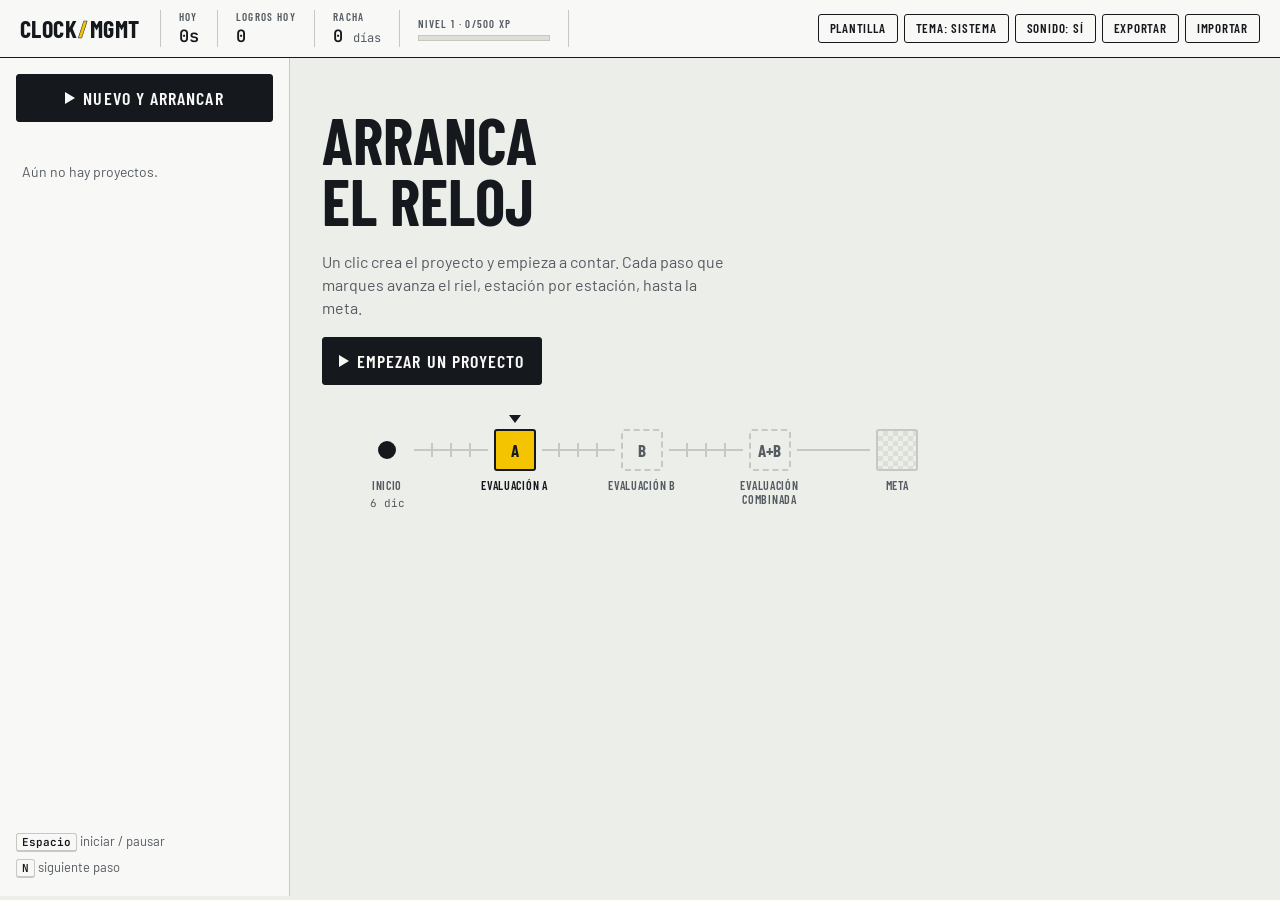
==== index.html @ 84855966 "Selector de tema y confirmaciones dentro de la página - Botón "Tema" que alterna sistema / claro / o" ====
<!doctype html>
<html lang="es">
<head>
  <meta charset="utf-8">
  <meta name="viewport" content="width=device-width, initial-scale=1">
  <title>Clock Management</title>
  <link rel="preconnect" href="https://fonts.googleapis.com">
  <link rel="preconnect" href="https://fonts.gstatic.com" crossorigin>
  <link rel="stylesheet" href="https://fonts.googleapis.com/css2?family=Barlow+Condensed:wght@500;600;700&family=Barlow:wght@400;500;600&family=JetBrains+Mono:wght@400;600&display=swap">
  <link rel="stylesheet" href="styles.css">
  <script>
    // Aplica el tema guardado antes de pintar, para que no parpadee.
    try {
      const t = JSON.parse(localStorage.getItem('clock-management:v1'))?.settings?.theme;
      if (t === 'light' || t === 'dark') document.documentElement.dataset.theme = t;
    } catch {}
  </script>
</head>
<body>
  <header class="topbar">
    <div class="brand">Clock<span>/</span>Mgmt</div>
    <div class="stats" id="stats"></div>
    <div class="actions">
      <button id="btnTemplate" class="btn" title="Rondas y pasos para proyectos nuevos">Plantilla</button>
      <button id="btnTheme" class="btn" title="Cambiar tema: sistema, claro u oscuro"></button>
      <button id="btnSound" class="btn" title="Activar o silenciar sonido"></button>
      <button id="btnExport" class="btn" title="Descargar respaldo JSON">Exportar</button>
      <label class="btn" title="Cargar respaldo JSON">Importar<input type="file" id="fileImport" accept="application/json" hidden></label>
    </div>
  </header>

  <div class="layout">
    <aside class="sidebar">
      <button class="btn btn-solid btn-big" data-action="new"><span class="tri"></span>Nuevo y arrancar</button>
      <div id="projectList" class="project-list"></div>
      <p class="hint"><kbd>Espacio</kbd> iniciar / pausar<br><kbd>N</kbd> siguiente paso</p>
    </aside>
    <main id="main"></main>
  </div>

  <dialog id="dlgTemplate" class="dlg">
    <form id="tplForm" method="dialog">
      <h2>Plantilla de rondas</h2>
      <p class="dlg-note">Se aplica a los proyectos nuevos. Etiqueta corta, nombre y un paso por línea.</p>
      <div id="tplRounds"></div>
      <div class="dlg-actions">
        <button type="button" class="btn" id="tplAdd">+ Ronda</button>
        <button type="button" class="btn" id="tplReset">Restaurar</button>
        <span class="spacer"></span>
        <button value="cancel" class="btn" formnovalidate>Cancelar</button>
        <button value="save" class="btn btn-solid">Guardar</button>
      </div>
    </form>
  </dialog>

  <dialog id="dlgConfirm" class="dlg dlg-confirm">
    <form method="dialog">
      <h2 id="confirmTitle"></h2>
      <p id="confirmText"></p>
      <div class="dlg-actions">
        <span class="spacer"></span>
        <button value="cancel" class="btn" id="confirmCancel">Cancelar</button>
        <button value="ok" class="btn btn-solid" id="confirmOk">Aceptar</button>
      </div>
    </form>
  </dialog>

  <canvas id="fx"></canvas>
  <div id="toast" role="status" aria-live="polite"></div>
  <script src="app.js"></script>
</body>
</html>
---- styles.css ----
/* Concepto: hoja de cronometraje de carrera.
   Lista de proyectos como planilla a la izquierda; a la derecha el reloj,
   el riel de estaciones (A → B → A+B → meta) y la ronda en curso.
   Amarillo de señalización = "marcatextos" para lo que está activo. */
:root {
  --paper: #eceee9;
  --sheet: #f8f9f6;
  --ink: #15181d;
  --ink-2: #555b62;
  --rule: #c5c9c2;
  --rule-soft: #dcdfd8;
  --signal: #f5c400;
  --on-signal: #15181d;
  --mark: color-mix(in srgb, var(--signal) 45%, transparent);
  --sel-bg: var(--mark);
  --sel-fg: var(--ink);
  --next-fg: var(--ink);
  --go: #1e7a4c;
  --stop: #c8372d;

  --f-display: "Barlow Condensed", "Arial Narrow", "Roboto Condensed", sans-serif;
  --f-body: "Barlow", system-ui, "Segoe UI", sans-serif;
  --f-mono: "JetBrains Mono", ui-monospace, Consolas, monospace;

  --r: 3px;
  color-scheme: light;
}
/* Tema oscuro: sigue al sistema salvo que elijas "Claro"; "Oscuro" lo fuerza. */
@media (prefers-color-scheme: dark) {
  :root:not([data-theme="light"]) {
    --paper: #121518;
    --sheet: #1a1e22;
    --ink: #e8ebe5;
    --ink-2: #979ea2;
    --rule: #363c42;
    --rule-soft: #262b30;
    --signal: #f5c400;
    --on-signal: #15181d;
    --mark: transparent;
    --sel-bg: #262b31;
    --sel-fg: var(--signal);
    --next-fg: var(--signal);
    --go: #45b880;
    --stop: #f0604f;
    color-scheme: dark;
  }
}
:root[data-theme="dark"] {
  --paper: #121518;
  --sheet: #1a1e22;
  --ink: #e8ebe5;
  --ink-2: #979ea2;
  --rule: #363c42;
  --rule-soft: #262b30;
  --signal: #f5c400;
  --on-signal: #15181d;
  --mark: transparent;
  --sel-bg: #262b31;
  --sel-fg: var(--signal);
  --next-fg: var(--signal);
  --go: #45b880;
  --stop: #f0604f;
  color-scheme: dark;
}

* { box-sizing: border-box; }
html, body { margin: 0; }
body {
  background: var(--paper);
  color: var(--ink);
  font: 16px/1.45 var(--f-body);
  min-height: 100vh;
}
button { font: inherit; color: inherit; cursor: pointer; border: 0; background: none; padding: 0; }
input, textarea { font: inherit; color: inherit; }
h2, h3 { margin: 0; }
:focus-visible { outline: 2px solid var(--signal); outline-offset: 2px; }
kbd {
  font: 600 11px var(--f-mono); padding: 1px 5px; border: 1px solid var(--rule);
  border-bottom-width: 2px; border-radius: var(--r); background: var(--sheet); color: var(--ink);
}

/* ---------- Botones ---------- */
.btn {
  display: inline-flex; align-items: center; justify-content: center; gap: 8px;
  font: 600 15px/1 var(--f-display); text-transform: uppercase; letter-spacing: .06em;
  padding: 9px 14px; border: 1.5px solid var(--ink); border-radius: var(--r);
  background: transparent; color: var(--ink); cursor: pointer; transition: background .15s, color .15s;
}
.btn:hover { background: var(--rule-soft); }
.btn:active { transform: translateY(1px); }
.btn-solid { background: var(--ink); color: var(--sheet); }
.btn-solid:hover { background: var(--ink); color: var(--signal); }
.btn-big { width: 100%; padding: 14px 16px; font-size: 18px; }
.btn-danger { border-color: var(--stop); color: var(--stop); }
.btn-danger:hover { background: var(--stop); color: var(--sheet); }
.btn-danger-solid { background: var(--stop); border-color: var(--stop); color: var(--sheet); }
.btn-danger-solid:hover { background: var(--stop); filter: brightness(1.08); }
.btn-small { padding: 6px 10px; font-size: 13px; }
.tri {
  width: 0; height: 0; border-left: 10px solid currentColor;
  border-top: 6px solid transparent; border-bottom: 6px solid transparent;
}
.bars { display: inline-flex; gap: 3px; }
.bars::before, .bars::after { content: ""; width: 4px; height: 12px; background: currentColor; }

/* ---------- Barra superior: tablero de tiempos ---------- */
.topbar {
  display: flex; align-items: stretch; gap: 20px; flex-wrap: wrap;
  padding: 10px 20px; background: var(--sheet); border-bottom: 1.5px solid var(--ink);
  position: sticky; top: 0; z-index: 5;
}
.brand {
  font: 700 24px/1 var(--f-display); text-transform: uppercase; letter-spacing: .02em;
  display: flex; align-items: center; white-space: nowrap;
}
.brand span { color: var(--signal); margin: 0 1px; -webkit-text-stroke: .5px var(--ink); }
.stats { display: flex; flex: 1; min-width: 0; }
.stat {
  display: flex; flex-direction: column; justify-content: center; gap: 2px;
  padding: 0 18px; border-left: 1px solid var(--rule); min-width: 0;
}
.stat:last-child { border-right: 1px solid var(--rule); }
.stat-label { font: 600 11px var(--f-display); text-transform: uppercase; letter-spacing: .12em; color: var(--ink-2); white-space: nowrap; }
.stat-val { font: 600 17px var(--f-mono); font-variant-numeric: tabular-nums; white-space: nowrap; }
.stat-val small { font-size: 12px; color: var(--ink-2); font-weight: 400; }
.stat.level { min-width: 170px; }
.xpbar { height: 6px; background: var(--rule-soft); border: 1px solid var(--rule); margin-top: 3px; }
.xpbar i { display: block; height: 100%; background: var(--signal); transition: width .6s cubic-bezier(.2, .8, .2, 1); }
.actions { display: flex; gap: 6px; align-items: center; flex-wrap: wrap; }
.actions .btn { padding: 7px 11px; font-size: 13px; }

/* ---------- Layout ---------- */
.layout { display: grid; grid-template-columns: 290px minmax(0, 1fr); min-height: calc(100vh - 62px); }
.sidebar {
  background: var(--sheet); border-right: 1px solid var(--rule);
  padding: 16px; display: flex; flex-direction: column; gap: 14px;
}
.hint { margin: auto 0 0; font-size: 13px; color: var(--ink-2); line-height: 2; }
main { padding: 28px 32px 48px; display: flex; flex-direction: column; gap: 22px; max-width: 1000px; width: 100%; margin: 0 auto; min-width: 0; }

/* ---------- Planilla de proyectos ---------- */
.project-list { display: flex; flex-direction: column; }
.list-head {
  display: flex; justify-content: space-between; align-items: baseline;
  font: 600 12px var(--f-display); text-transform: uppercase; letter-spacing: .12em; color: var(--ink-2);
  padding: 12px 6px 6px; border-bottom: 1.5px solid var(--ink);
}
.proj {
  display: grid; grid-template-columns: minmax(0, 1fr) auto; gap: 4px 10px; width: 100%; text-align: left;
  padding: 10px 6px; border-bottom: 1px solid var(--rule-soft);
}
.proj:hover { background: var(--rule-soft); }
.proj.sel { background: var(--sel-bg); }
.proj.sel .proj-name { color: var(--sel-fg); }
.proj-name { font-weight: 600; overflow: hidden; text-overflow: ellipsis; white-space: nowrap; display: flex; align-items: center; gap: 7px; }
.proj-time { font: 400 13px var(--f-mono); font-variant-numeric: tabular-nums; color: var(--ink-2); }
.proj-bar { grid-column: 1 / -1; height: 3px; background: var(--rule-soft); }
.proj-bar i { display: block; height: 100%; background: var(--ink); }
.proj.done .proj-bar i { background: var(--go); }
.proj-sub { grid-column: 1 / -1; font: 500 12px var(--f-display); text-transform: uppercase; letter-spacing: .08em; color: var(--ink-2); }
.proj.done .proj-sub b { color: var(--go); }
.live { width: 8px; height: 8px; border-radius: 50%; background: var(--stop); flex: none; animation: blink 1s steps(2, jump-none) infinite; }
@keyframes blink { 50% { opacity: .2; } }
.list-empty { color: var(--ink-2); font-size: 14px; padding: 12px 6px; }

/* ---------- Encabezado de proyecto ---------- */
.head { display: grid; grid-template-columns: minmax(0, 1fr) auto; gap: 6px 16px; align-items: end; padding-bottom: 14px; border-bottom: 1.5px solid var(--ink); }
.proj-title {
  font: 700 40px/1.05 var(--f-display); text-transform: uppercase; letter-spacing: .01em;
  background: transparent; border: 0; border-bottom: 2px dashed transparent; padding: 0; width: 100%; border-radius: 0;
}
.proj-title:hover { border-bottom-color: var(--rule); }
.proj-title:focus { outline: none; border-bottom-color: var(--signal); }
.meta { display: flex; flex-wrap: wrap; gap: 4px 18px; font: 400 13px var(--f-mono); color: var(--ink-2); }
.meta b { color: var(--ink); font-weight: 600; }
.head .btn-danger { grid-column: 2; grid-row: 1 / 3; align-self: start; }

/* ---------- Reloj ---------- */
.timer {
  display: grid; grid-template-columns: auto minmax(0, 1fr) auto; gap: 24px; align-items: center;
  background: var(--sheet); border: 1.5px solid var(--ink); border-radius: var(--r); padding: 20px 24px;
}
.dial { width: 92px; height: 92px; flex: none; }
.dial .face { fill: var(--paper); stroke: var(--ink); stroke-width: 2; }
.dial .tk { stroke: var(--ink-2); stroke-width: 1; }
.dial .tk.major { stroke: var(--ink); stroke-width: 2; }
.dial .hand { stroke: var(--stop); stroke-width: 2.5; stroke-linecap: round; transition: transform .25s cubic-bezier(.3, 1.6, .5, 1); transform-origin: 50px 50px; }
.dial .min-hand { stroke: var(--ink); stroke-width: 4; stroke-linecap: round; transform-origin: 50px 50px; }
.dial .hub { fill: var(--ink); }
.status { display: flex; align-items: center; gap: 8px; font: 600 12px var(--f-display); text-transform: uppercase; letter-spacing: .14em; color: var(--ink-2); }
.status .live { width: 9px; height: 9px; }
.timer.running .status { color: var(--stop); }
.clock {
  font: 600 76px/1 var(--f-display); font-variant-numeric: tabular-nums; letter-spacing: .01em; margin: 4px 0 6px;
}
.clock .sep { color: var(--ink-2); }
.clock-sub { color: var(--ink-2); font-size: 14px; }
.clock-sub b { color: var(--ink); }
.clock-sub span { font-family: var(--f-mono); font-size: 13px; color: var(--ink); }
.play { min-width: 170px; padding: 18px 22px; font-size: 22px; }
.play kbd { font-size: 10px; text-transform: none; letter-spacing: 0; }
.timer.running .play { background: var(--signal); color: var(--on-signal); border-color: var(--ink); }

/* Aviso: siguió corriendo con el navegador cerrado */
.away {
  grid-column: 1 / -1; display: flex; flex-wrap: wrap; gap: 10px 16px; align-items: center;
  border: 1.5px dashed var(--stop); border-radius: var(--r); padding: 12px 14px; background: var(--paper);
}
.away p { margin: 0; flex: 1; min-width: 220px; font-size: 14px; }
.away b { font-family: var(--f-mono); }
.away-actions { display: flex; gap: 6px; flex-wrap: wrap; }

/* ---------- Riel de estaciones ---------- */
.path { overflow-x: auto; padding: 18px 0 4px; }
.track { display: flex; align-items: flex-start; padding: 0 44px 58px; min-width: 520px; }
.station { position: relative; flex: none; width: 42px; height: 42px; }
.box {
  width: 42px; height: 42px; display: grid; place-items: center;
  font: 700 17px/1 var(--f-display); text-transform: uppercase;
  border: 2px dashed var(--rule); border-radius: var(--r); color: var(--ink-2); background: var(--paper);
  transition: background .3s, color .3s, border-color .3s;
}
.station.start .box { border-radius: 50%; border: 2px solid var(--ink); background: var(--ink); width: 18px; height: 18px; margin: 12px; }
.station.current .box { border: 2px solid var(--ink); background: var(--signal); color: var(--on-signal); }
.station.current::before {
  content: ""; position: absolute; left: 50%; top: -14px; transform: translateX(-50%);
  border-top: 8px solid var(--ink); border-left: 6px solid transparent; border-right: 6px solid transparent;
  animation: bob 1.4s ease-in-out infinite;
}
@keyframes bob { 50% { transform: translate(-50%, -4px); } }
.station.done .box { border: 2px solid var(--ink); background: var(--ink); color: var(--sheet); }
.station.done:not(.start):not(.goal) { cursor: pointer; }
.station.goal .box {
  border: 2px solid var(--rule);
  background: repeating-conic-gradient(var(--rule-soft) 0 25%, var(--paper) 0 50%) 0 0 / 10px 10px;
}
.station.goal.done .box {
  border-color: var(--ink);
  background: repeating-conic-gradient(var(--ink) 0 25%, var(--sheet) 0 50%) 0 0 / 10px 10px;
}
.label {
  position: absolute; top: 50px; left: 50%; transform: translateX(-50%); width: 110px; text-align: center;
  font: 600 12px/1.15 var(--f-display); text-transform: uppercase; letter-spacing: .06em; color: var(--ink-2);
}
.station.start .label { top: 50px; }
.station.current .label { color: var(--ink); }
.label small { display: block; margin-top: 3px; font: 400 11px var(--f-mono); letter-spacing: 0; text-transform: none; }
.station.pop .box { animation: stamp .55s cubic-bezier(.2, 1.4, .4, 1); }
@keyframes stamp {
  0% { transform: scale(1.9) rotate(-12deg); opacity: 0; }
  60% { transform: scale(.92) rotate(2deg); opacity: 1; }
  100% { transform: none; }
}
.seg { flex: 1; position: relative; height: 42px; min-width: 48px; margin: 0 6px; }
.seg::before { content: ""; position: absolute; left: 0; right: 0; top: 20px; height: 2px; background: var(--rule); }
.seg-fill { position: absolute; left: 0; top: 17px; height: 8px; background: var(--signal); border: 1.5px solid var(--ink); border-left: 0; border-right: 0; transition: width .7s cubic-bezier(.2, .8, .2, 1); }
.seg.done .seg-fill { background: var(--ink); }
.seg-fill[style*="width:0%"] { border: 0; }
.ticks { position: absolute; inset: 0; display: flex; justify-content: space-evenly; align-items: center; }
.tick { width: 2px; height: 14px; background: var(--rule); transition: height .3s, background .3s; }
.tick.lit { height: 24px; background: var(--ink); }
.tick.just { animation: tickpop .5s cubic-bezier(.2, 1.6, .4, 1); }
@keyframes tickpop { 0% { height: 4px; } 60% { height: 32px; } }

/* ---------- Ronda en curso ---------- */
.round { background: var(--sheet); border: 1.5px solid var(--ink); border-radius: var(--r); padding: 20px 24px; }
.round-head { display: flex; justify-content: space-between; align-items: flex-end; gap: 12px; padding-bottom: 12px; border-bottom: 1.5px solid var(--ink); }
.eyebrow { font: 600 12px var(--f-mono); text-transform: uppercase; letter-spacing: .08em; color: var(--ink-2); }
.round-head h2 { font: 700 30px/1.05 var(--f-display); text-transform: uppercase; margin-top: 4px; text-wrap: balance; }
.round-count { font: 600 34px/1 var(--f-display); font-variant-numeric: tabular-nums; color: var(--ink-2); }
.round-count b { color: var(--ink); }
.steps { list-style: none; margin: 0; padding: 0; }
.step {
  display: flex; align-items: center; gap: 14px; padding: 12px 4px;
  border-bottom: 1px solid var(--rule-soft); cursor: pointer; user-select: none;
}
.step:hover { background: color-mix(in srgb, var(--rule-soft) 60%, transparent); }
.check {
  width: 22px; height: 22px; flex: none; border: 1.5px solid var(--ink); border-radius: 2px;
  display: grid; place-items: center; font: 700 15px/1 var(--f-body); color: var(--sheet); background: var(--sheet);
}
.step.done .check { background: var(--ink); }
.step.just .check { animation: stamp .45s cubic-bezier(.2, 1.4, .4, 1); }
.step-text { flex: 0 1 auto; min-width: 0; }
.step-time, .step .x { margin-left: auto; }
.step-time + .x { margin-left: 0; }
.step.next .step-text { background: linear-gradient(transparent 52%, var(--mark) 52%); color: var(--next-fg); }
.step.done .step-text { color: var(--ink-2); text-decoration: line-through; text-decoration-thickness: 1.5px; }
.step-time { font: 400 12px var(--f-mono); color: var(--ink-2); font-variant-numeric: tabular-nums; white-space: nowrap; }
.x { width: 26px; height: 26px; border-radius: var(--r); color: var(--ink-2); opacity: 0; flex: none; font-size: 18px; line-height: 1; }
.step:hover .x, tr:hover .x, .tpl-row .x { opacity: 1; }
.x:hover { color: var(--stop); background: color-mix(in srgb, var(--stop) 12%, transparent); }
@media (hover: none) { .x { opacity: 1; } }
.addstep { display: flex; gap: 8px; margin-top: 12px; }
.addstep input {
  flex: 1; min-width: 0; padding: 9px 10px; border: 0; border-bottom: 1.5px dashed var(--rule);
  background: transparent; border-radius: 0;
}
.addstep input:focus { outline: none; border-bottom: 1.5px solid var(--ink); }
.complete {
  margin-top: 18px; width: 100%; padding: 16px; font-size: 18px;
  border: 1.5px dashed var(--rule); color: var(--ink-2);
}
.complete:hover { border-color: var(--ink); color: var(--ink); background: transparent; }
.complete.ready {
  border: 1.5px solid var(--ink); color: var(--on-signal);
  background: repeating-linear-gradient(-45deg, var(--signal) 0 16px, color-mix(in srgb, var(--signal) 82%, #000) 16px 32px);
  background-size: 45.25px 45.25px; animation: hazard 1.2s linear infinite;
}
.complete.ready:hover { color: var(--on-signal); filter: brightness(1.05); }
@keyframes hazard { to { background-position: 45.25px 0; } }

/* ---------- Proyecto completado ---------- */
.done-card { background: var(--sheet); border: 1.5px solid var(--ink); border-radius: var(--r); padding: 28px 24px; display: grid; gap: 18px; justify-items: start; }
.stamp {
  display: inline-block; font: 700 34px/1 var(--f-display); text-transform: uppercase; letter-spacing: .08em;
  color: var(--go); border: 3px double var(--go); padding: 8px 16px 6px; transform: rotate(-4deg);
}
.done-card p { margin: 0; color: var(--ink-2); font-family: var(--f-mono); font-size: 13px; }
.summary { width: 100%; border-collapse: collapse; }
.summary td { padding: 8px 4px; border-bottom: 1px solid var(--rule-soft); }
.summary td:last-child { text-align: right; font-family: var(--f-mono); font-variant-numeric: tabular-nums; }

/* ---------- Sesiones ---------- */
.sessions summary {
  cursor: pointer; font: 600 14px var(--f-display); text-transform: uppercase; letter-spacing: .1em;
  padding-bottom: 8px; border-bottom: 1.5px solid var(--ink); list-style-position: inside;
}
.table-wrap { overflow-x: auto; }
table.log { width: 100%; border-collapse: collapse; font-size: 14px; }
.log th { text-align: left; font: 600 11px var(--f-display); text-transform: uppercase; letter-spacing: .12em; color: var(--ink-2); padding: 10px 6px 6px; }
.log td { padding: 8px 6px; border-top: 1px solid var(--rule-soft); white-space: nowrap; }
.log td.num, .log td.mono { font-family: var(--f-mono); font-size: 13px; font-variant-numeric: tabular-nums; }
.log td.num { text-align: right; }
.log th.num { text-align: right; }
.tag { font: 600 12px var(--f-display); letter-spacing: .06em; padding: 2px 7px; border: 1px solid var(--ink); border-radius: 2px; }
.live-row td { color: var(--stop); }

/* ---------- Vacío ---------- */
.empty { display: grid; gap: 18px; padding-top: 24px; max-width: 640px; }
.empty h2 { font: 700 64px/.95 var(--f-display); text-transform: uppercase; }
.empty p { margin: 0; color: var(--ink-2); max-width: 46ch; }
.empty .btn { justify-self: start; width: auto; }
.empty .path { padding-top: 26px; }

/* ---------- Efectos ---------- */
#fx { position: fixed; inset: 0; width: 100vw; height: 100vh; pointer-events: none; z-index: 50; }
.float-xp {
  position: fixed; z-index: 51; pointer-events: none;
  font: 600 13px var(--f-mono); padding: 2px 6px; background: var(--signal); color: var(--on-signal);
  border: 1.5px solid var(--on-signal); transform: translate(-50%, -50%); animation: floatup 1.1s ease-out forwards;
}
@keyframes floatup { to { transform: translate(-50%, -260%); opacity: 0; } }
#toast {
  position: fixed; left: 50%; bottom: 24px; transform: translate(-50%, 16px);
  background: var(--ink); color: var(--sheet); padding: 11px 16px; border-radius: var(--r);
  font-size: 14px; opacity: 0; transition: opacity .25s, transform .25s; z-index: 60; pointer-events: none;
  max-width: calc(100vw - 32px);
}
#toast.show { opacity: 1; transform: translate(-50%, 0); }
.overlay {
  position: fixed; inset: 0; z-index: 40; display: grid; place-items: center; padding: 16px;
  background: color-mix(in srgb, var(--paper) 70%, transparent); backdrop-filter: blur(3px); animation: fade .25s;
}
.finish-card {
  background: var(--sheet); border: 1.5px solid var(--ink); border-radius: var(--r); padding: 30px 28px;
  width: min(440px, 100%); display: grid; gap: 14px; justify-items: start;
}
.finish-card .stamp { font-size: 40px; animation: stamp .6s cubic-bezier(.2, 1.4, .4, 1) .1s both; }
.finish-card h2 { font: 700 34px/1 var(--f-display); text-transform: uppercase; }
.finish-card p { margin: 0; font: 400 13px var(--f-mono); color: var(--ink-2); }
.finish-actions { display: flex; gap: 8px; flex-wrap: wrap; margin-top: 6px; }
@keyframes fade { from { opacity: 0; } }

/* ---------- Diálogo de plantilla ---------- */
dialog.dlg {
  background: var(--sheet); color: var(--ink); border: 1.5px solid var(--ink); border-radius: var(--r);
  padding: 24px; width: min(580px, calc(100vw - 32px));
}
dialog::backdrop { background: color-mix(in srgb, var(--paper) 70%, transparent); backdrop-filter: blur(2px); }
.dlg h2 { font: 700 28px var(--f-display); text-transform: uppercase; }
.dlg-note { color: var(--ink-2); font-size: 14px; margin: 4px 0 16px; }
.tpl-round { border: 0; border-top: 1.5px solid var(--ink); padding: 12px 0; margin: 0; }
.tpl-row { display: flex; gap: 8px; margin-bottom: 8px; }
.tpl-short { width: 72px; font-family: var(--f-display) !important; font-weight: 700 !important; text-transform: uppercase; }
.tpl-name { flex: 1; min-width: 0; }
.tpl-round input, .tpl-round textarea { padding: 8px 10px; border: 1px solid var(--rule); border-radius: var(--r); background: var(--paper); }
.tpl-round input:focus, .tpl-round textarea:focus { outline: none; border-color: var(--ink); }
.tpl-round textarea { width: 100%; resize: vertical; }
.dlg-confirm { width: min(420px, calc(100vw - 32px)); }
.dlg-confirm p { margin: 8px 0 18px; }
.dlg-actions { display: flex; gap: 8px; align-items: center; flex-wrap: wrap; margin-top: 8px; padding-top: 14px; border-top: 1.5px solid var(--ink); }
.spacer { flex: 1; }

/* ---------- Celular ---------- */
@media (max-width: 760px) {
  .topbar { position: static; padding: 10px 16px; gap: 10px; }
  .brand { width: 100%; }
  .stats { display: grid; grid-template-columns: repeat(4, minmax(0, 1fr)); width: 100%; flex: none; border-top: 1px solid var(--rule); border-bottom: 1px solid var(--rule); }
  .stat, .stat.level { min-width: 0; padding: 6px 8px; }
  .stat:first-child { border-left: 0; }
  .stat:last-child { border-right: 0; }
  .stat-val { font-size: 13px; }
  .actions { width: 100%; }
  .actions .btn { flex: 1; }
  .layout { grid-template-columns: 1fr; }
  .sidebar { border-right: 0; border-bottom: 1px solid var(--rule); }
  .project-list { max-height: 40vh; overflow-y: auto; }
  .hint { display: none; }
  main { padding: 20px 16px 40px; }
  .proj-title { font-size: 30px; }
  .timer { grid-template-columns: auto minmax(0, 1fr); padding: 16px; gap: 14px; }
  .dial { width: 64px; height: 64px; }
  .clock { font-size: 52px; }
  .play { grid-column: 1 / -1; width: 100%; }
  .track { min-width: 0; padding: 0 26px 58px; }
  .station, .box { width: 34px; height: 34px; }
  .station.start .box { width: 14px; height: 14px; margin: 10px; }
  .seg { min-width: 14px; height: 34px; margin: 0 3px; }
  .seg::before { top: 16px; }
  .seg-fill { top: 13px; }
  .tick { height: 10px; }
  .tick.lit { height: 18px; }
  .label { top: 42px; width: 60px; font-size: 11px; }
  .label .lname { display: none; }
  .label small { margin-top: 0; }
  .station.start .label { top: 42px; }
  .round { padding: 16px; }
  .empty h2 { font-size: 46px; }
}
@media (prefers-reduced-motion: reduce) {
  *, *::before, *::after { animation: none !important; transition: none !important; }
}
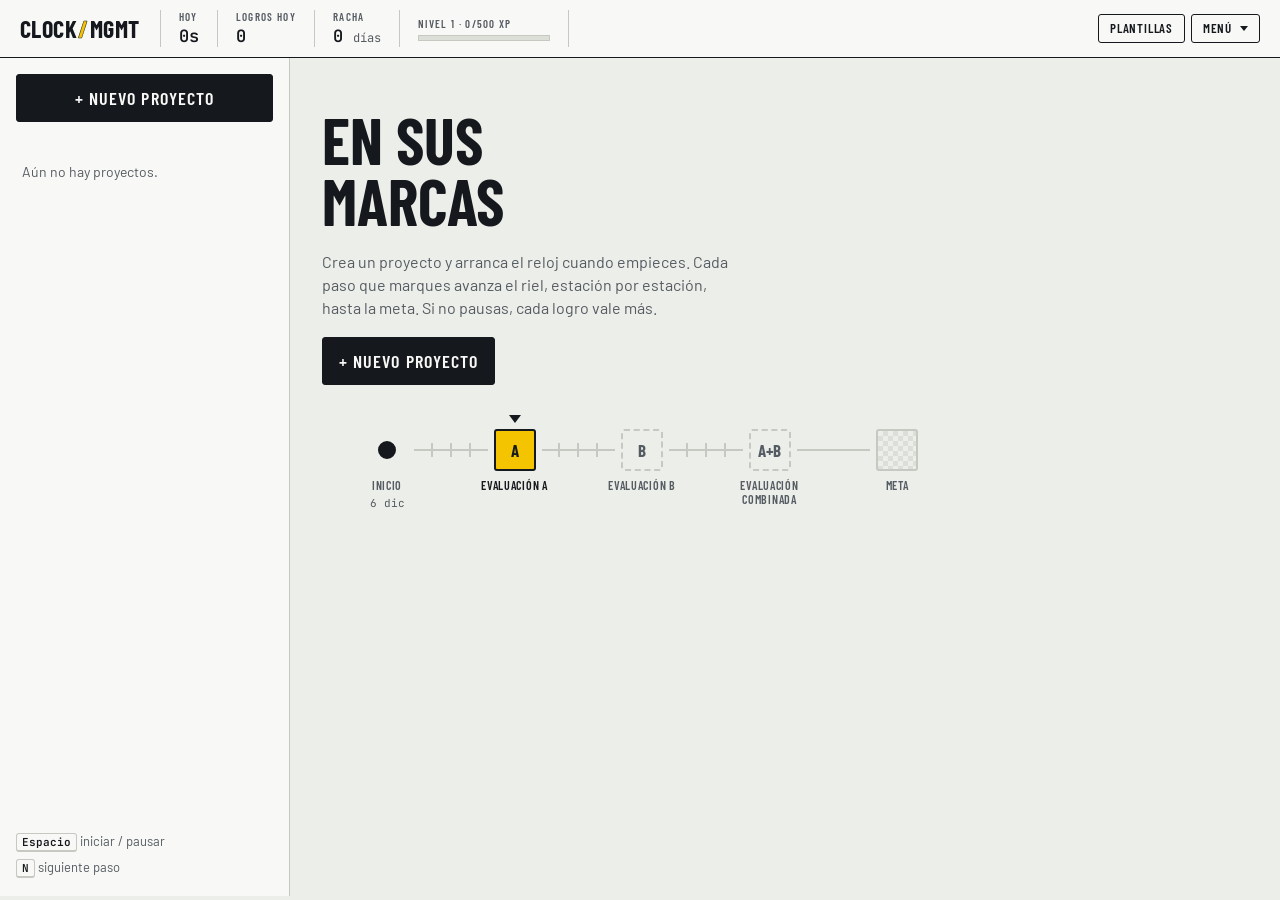
==== commit 2eb0ac9e: "Plantillas múltiples, menú, ritmo sin pausa y proyectos que no arrancan solos - Nuevo proyecto ya no" ====
--- a/index.html
+++ b/index.html
@@ -21,34 +21,51 @@
     <div class="brand">Clock<span>/</span>Mgmt</div>
     <div class="stats" id="stats"></div>
     <div class="actions">
-      <button id="btnTemplate" class="btn" title="Rondas y pasos para proyectos nuevos">Plantilla</button>
-      <button id="btnTheme" class="btn" title="Cambiar tema: sistema, claro u oscuro"></button>
-      <button id="btnSound" class="btn" title="Activar o silenciar sonido"></button>
-      <button id="btnExport" class="btn" title="Descargar respaldo JSON">Exportar</button>
-      <label class="btn" title="Cargar respaldo JSON">Importar<input type="file" id="fileImport" accept="application/json" hidden></label>
+      <button id="btnTemplate" class="btn" title="Crear y editar plantillas de rondas">Plantillas</button>
+      <div class="menu-wrap">
+        <button id="btnMenu" class="btn" aria-haspopup="true" aria-expanded="false" aria-controls="menu">Menú <span class="caret"></span></button>
+        <div id="menu" class="menu" role="menu" hidden>
+          <button class="menu-item" id="mSound" role="menuitem"><span>Sonido</span><b></b></button>
+          <button class="menu-item" id="mTheme" role="menuitem"><span>Tema</span><b></b></button>
+          <button class="menu-item" id="mFriction" role="menuitem" title="Con ritmo activo, pausar pide mantener presionado"><span>Pausa con fricción</span><b></b></button>
+          <hr>
+          <button class="menu-item" id="mExport" role="menuitem"><span>Exportar respaldo</span><b>JSON</b></button>
+          <label class="menu-item" role="menuitem" for="fileImport"><span>Importar respaldo</span><b>JSON</b><input type="file" id="fileImport" accept="application/json" hidden></label>
+        </div>
+      </div>
     </div>
   </header>
 
   <div class="layout">
     <aside class="sidebar">
-      <button class="btn btn-solid btn-big" data-action="new"><span class="tri"></span>Nuevo y arrancar</button>
+      <button class="btn btn-solid btn-big" data-action="new">+ Nuevo proyecto</button>
       <div id="projectList" class="project-list"></div>
       <p class="hint"><kbd>Espacio</kbd> iniciar / pausar<br><kbd>N</kbd> siguiente paso</p>
     </aside>
     <main id="main"></main>
   </div>
 
-  <dialog id="dlgTemplate" class="dlg">
+  <dialog id="dlgTemplate" class="dlg dlg-wide">
     <form id="tplForm" method="dialog">
-      <h2>Plantilla de rondas</h2>
-      <p class="dlg-note">Se aplica a los proyectos nuevos. Etiqueta corta, nombre y un paso por línea.</p>
+      <h2>Plantillas</h2>
+      <p class="dlg-note">Editar una plantilla no cambia proyectos existentes. Los proyectos nuevos usan la predeterminada; en cada proyecto puedes cambiarla desde su encabezado.</p>
+      <div class="tpl-bar">
+        <select id="tplSelect" aria-label="Plantilla a editar"></select>
+        <button type="button" class="btn btn-small" id="tplNew">Nueva</button>
+        <button type="button" class="btn btn-small" id="tplDup">Duplicar</button>
+        <button type="button" class="btn btn-small btn-danger" id="tplDel">Eliminar</button>
+      </div>
+      <div class="tpl-meta">
+        <input id="tplName" aria-label="Nombre de la plantilla" placeholder="Nombre de la plantilla">
+        <label class="chk"><input type="checkbox" id="tplDefault"> Predeterminada</label>
+      </div>
+      <p class="dlg-note">Por ronda: etiqueta corta, nombre y un paso por línea.</p>
       <div id="tplRounds"></div>
       <div class="dlg-actions">
         <button type="button" class="btn" id="tplAdd">+ Ronda</button>
-        <button type="button" class="btn" id="tplReset">Restaurar</button>
         <span class="spacer"></span>
-        <button value="cancel" class="btn" formnovalidate>Cancelar</button>
-        <button value="save" class="btn btn-solid">Guardar</button>
+        <button type="button" class="btn" id="tplCancel">Cancelar</button>
+        <button type="button" class="btn btn-solid" id="tplSave">Guardar</button>
       </div>
     </form>
   </dialog>
@@ -59,8 +76,8 @@
       <p id="confirmText"></p>
       <div class="dlg-actions">
         <span class="spacer"></span>
-        <button value="cancel" class="btn" id="confirmCancel">Cancelar</button>
-        <button value="ok" class="btn btn-solid" id="confirmOk">Aceptar</button>
+        <button type="button" class="btn" id="confirmCancel">Cancelar</button>
+        <button type="button" class="btn btn-solid" id="confirmOk">Aceptar</button>
       </div>
     </form>
   </dialog>
--- a/styles.css
+++ b/styles.css
@@ -429,6 +429,85 @@
   .round { padding: 16px; }
   .empty h2 { font-size: 46px; }
 }
+/* ---------- Menú, ritmo, pausa sostenida, plantillas ---------- */
+[hidden] { display: none !important; }
+
+.menu-wrap { position: relative; }
+.caret { width: 0; height: 0; border-top: 5px solid currentColor; border-left: 4px solid transparent; border-right: 4px solid transparent; }
+.menu {
+  position: absolute; right: 0; top: calc(100% + 6px); z-index: 20; min-width: 240px;
+  display: grid; padding: 6px; background: var(--sheet); border: 1.5px solid var(--ink); border-radius: var(--r);
+  box-shadow: 4px 4px 0 var(--rule);
+}
+.menu-item {
+  display: flex; justify-content: space-between; align-items: center; gap: 16px; width: 100%;
+  padding: 9px 10px; text-align: left; font-size: 14px; border-radius: 2px; cursor: pointer;
+}
+.menu-item:hover, .menu-item:focus-visible { background: var(--rule-soft); }
+.menu-item b { font: 600 12px var(--f-display); text-transform: uppercase; letter-spacing: .1em; color: var(--ink-2); }
+.menu hr { border: 0; border-top: 1px solid var(--rule); margin: 4px 0; width: 100%; }
+
+/* Selector de plantilla en el encabezado */
+.tpl-pick { display: inline-flex; align-items: center; gap: 6px; }
+.tpl-pick select, .tpl-bar select {
+  font: 600 13px var(--f-mono); color: var(--ink); background: var(--sheet);
+  border: 1px solid var(--rule); border-radius: var(--r); padding: 3px 6px; max-width: 260px;
+}
+.tpl-pick select:hover { border-color: var(--ink); }
+
+/* Ritmo */
+.pace { grid-column: 1 / -1; display: grid; gap: 6px; padding-top: 26px; border-top: 1px dashed var(--rule); }
+.pace-bar { position: relative; height: 10px; background: var(--rule-soft); border: 1px solid var(--rule); }
+.pace-bar i { position: absolute; left: 0; top: 0; bottom: 0; background: var(--ink-2); transition: width 1s linear; }
+.pace-bar.tier-1 i { background: var(--signal); }
+.pace-bar.tier-2 i { background: var(--go); }
+.pace-mark { position: absolute; top: -4px; bottom: -4px; width: 2px; background: var(--ink); transform: translateX(-1px); }
+.pace-mark:last-child { transform: translateX(-2px); }
+.pace-mark em {
+  position: absolute; bottom: calc(100% + 2px); left: 50%; transform: translateX(-50%);
+  font: 600 11px var(--f-mono); font-style: normal; color: var(--ink-2); white-space: nowrap;
+}
+.pace-text { font-size: 13px; color: var(--ink-2); }
+.pace-text b { color: var(--ink); font-family: var(--f-display); font-size: 15px; text-transform: uppercase; letter-spacing: .06em; }
+
+/* Pausa sostenida */
+.play { position: relative; overflow: hidden; flex-direction: column; gap: 4px; }
+.play-main { display: inline-flex; align-items: center; gap: 8px; position: relative; z-index: 1; }
+.hold-hint { position: relative; z-index: 1; font: 500 10px var(--f-mono); text-transform: none; letter-spacing: 0; opacity: .8; }
+.play::after {
+  content: ""; position: absolute; left: 0; top: 0; bottom: 0; width: 0;
+  background: color-mix(in srgb, var(--stop) 55%, transparent);
+}
+.play.holding::after { width: 100%; transition: width 1.3s linear; }
+.timer.broke { animation: shake .45s cubic-bezier(.36, .07, .19, .97); }
+.timer.broke .pace-bar { border-color: var(--stop); }
+@keyframes shake {
+  10%, 90% { transform: translateX(-2px); }
+  20%, 80% { transform: translateX(4px); }
+  30%, 50%, 70% { transform: translateX(-7px); }
+  40%, 60% { transform: translateX(7px); }
+}
+.float-xp.boosted { background: var(--go); color: var(--sheet); border-color: var(--ink); font-size: 14px; }
+
+/* Diálogo de plantillas */
+.dlg-wide { width: min(640px, calc(100vw - 32px)); }
+.tpl-bar { display: flex; gap: 6px; flex-wrap: wrap; align-items: center; margin-bottom: 10px; }
+.tpl-bar select { flex: 1; min-width: 180px; max-width: none; padding: 7px 8px; }
+.tpl-meta { display: flex; gap: 12px; align-items: center; flex-wrap: wrap; padding: 10px 0; border-top: 1.5px solid var(--ink); }
+.tpl-meta #tplName {
+  flex: 1; min-width: 200px; font: 700 22px var(--f-display); text-transform: uppercase;
+  border: 0; border-bottom: 2px dashed var(--rule); background: transparent; padding: 4px 0;
+}
+.tpl-meta #tplName:focus { outline: none; border-bottom-color: var(--signal); }
+.chk { display: inline-flex; gap: 6px; align-items: center; font-size: 14px; cursor: pointer; }
+.chk input { accent-color: var(--ink); width: 16px; height: 16px; }
+
+@media (max-width: 760px) {
+  .menu-wrap { flex: 1; }
+  .menu-wrap > .btn { width: 100%; }
+  .pace-text { font-size: 12px; }
+}
+
 @media (prefers-reduced-motion: reduce) {
   *, *::before, *::after { animation: none !important; transition: none !important; }
 }
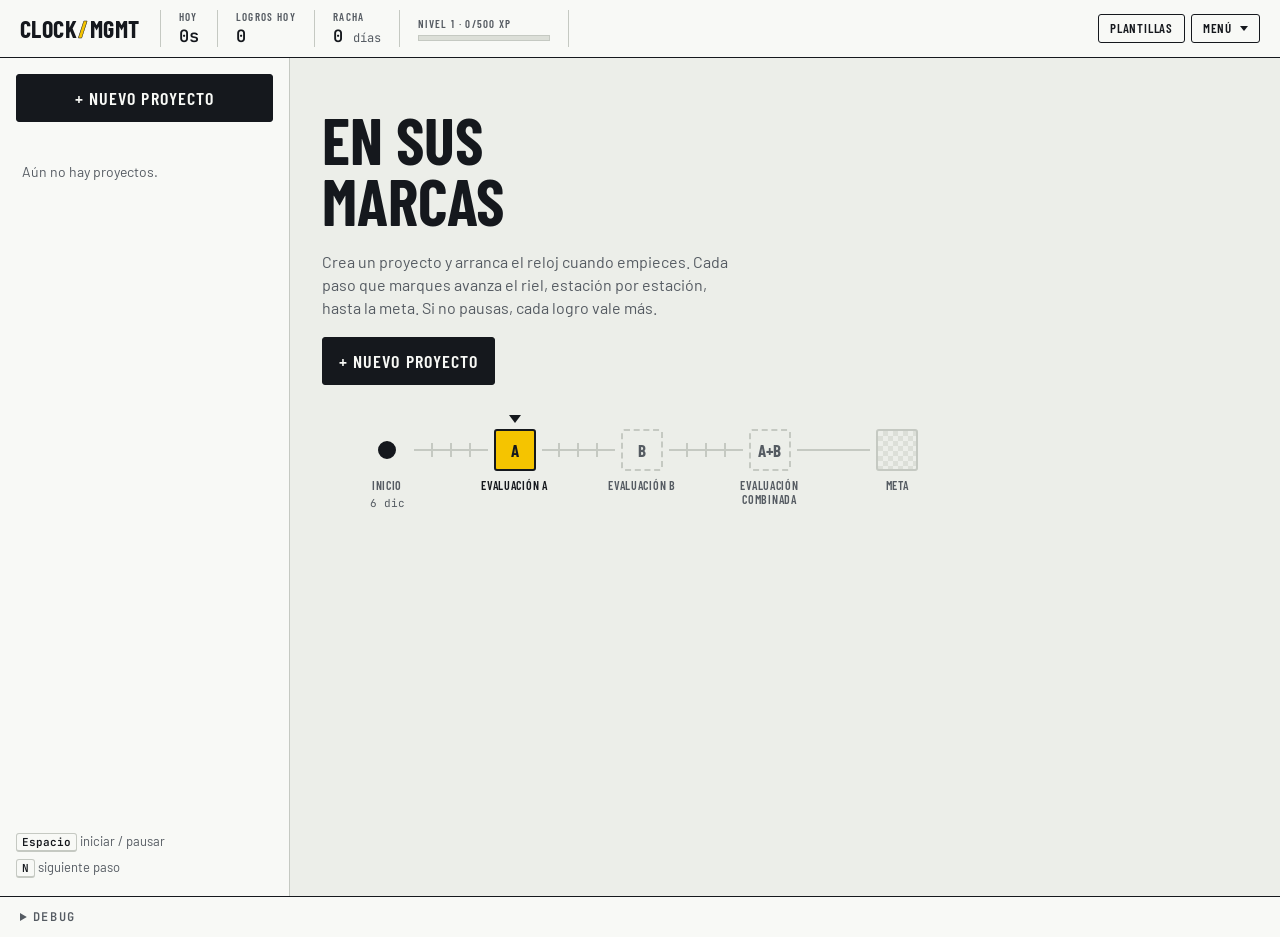
==== commit 9e6bb9fe: "Ritmo con meta de 2 h y footer de debug con modo prueba - Tramos: x1.5 a los 30 min, x2 a 60, x2.5 a" ====
--- a/index.html
+++ b/index.html
@@ -17,6 +17,10 @@
   </script>
 </head>
 <body>
+  <div class="debug-banner" id="debugBanner" hidden>
+    <span>Modo prueba · tus datos reales no se tocan</span>
+    <button class="btn btn-small" data-debug="exit">Salir</button>
+  </div>
   <header class="topbar">
     <div class="brand">Clock<span>/</span>Mgmt</div>
     <div class="stats" id="stats"></div>
@@ -44,6 +48,13 @@
     </aside>
     <main id="main"></main>
   </div>
+
+  <footer class="debug">
+    <details id="debugDetails">
+      <summary>Debug</summary>
+      <div class="debug-body" id="debugBody"></div>
+    </details>
+  </footer>
 
   <dialog id="dlgTemplate" class="dlg dlg-wide">
     <form id="tplForm" method="dialog">
--- a/styles.css
+++ b/styles.css
@@ -460,7 +460,7 @@
 .pace-bar { position: relative; height: 10px; background: var(--rule-soft); border: 1px solid var(--rule); }
 .pace-bar i { position: absolute; left: 0; top: 0; bottom: 0; background: var(--ink-2); transition: width 1s linear; }
 .pace-bar.tier-1 i { background: var(--signal); }
-.pace-bar.tier-2 i { background: var(--go); }
+.pace-bar.goal i { background: var(--go); }
 .pace-mark { position: absolute; top: -4px; bottom: -4px; width: 2px; background: var(--ink); transform: translateX(-1px); }
 .pace-mark:last-child { transform: translateX(-2px); }
 .pace-mark em {
@@ -502,7 +502,33 @@
 .chk { display: inline-flex; gap: 6px; align-items: center; font-size: 14px; cursor: pointer; }
 .chk input { accent-color: var(--ink); width: 16px; height: 16px; }
 
+/* Footer de debug y banda de modo prueba */
+.debug { border-top: 1.5px solid var(--ink); background: var(--sheet); padding: 0 20px; }
+.debug summary {
+  cursor: pointer; padding: 12px 0; font: 600 12px var(--f-mono);
+  text-transform: uppercase; letter-spacing: .14em; color: var(--ink-2);
+}
+.debug-body { display: grid; gap: 12px; padding: 4px 0 22px; }
+.debug-row { display: flex; flex-wrap: wrap; align-items: center; gap: 8px 10px; }
+.debug-label { width: 140px; font: 600 12px var(--f-display); text-transform: uppercase; letter-spacing: .1em; color: var(--ink-2); }
+.debug-val { font: 600 14px var(--f-mono); min-width: 72px; font-variant-numeric: tabular-nums; }
+.debug-note { font-size: 13px; color: var(--ink-2); min-width: 0; }
+.btn:disabled { opacity: .4; cursor: not-allowed; }
+.debug-banner {
+  display: flex; justify-content: center; align-items: center; gap: 12px; flex-wrap: wrap;
+  padding: 6px 16px; color: var(--on-signal);
+  background: repeating-linear-gradient(-45deg, var(--signal) 0 14px, color-mix(in srgb, var(--signal) 78%, #000) 14px 28px);
+}
+.debug-banner span {
+  font: 700 13px var(--f-display); text-transform: uppercase; letter-spacing: .12em;
+  background: var(--signal); padding: 2px 8px;
+}
+.debug-banner .btn { border-color: var(--on-signal); color: var(--on-signal); background: var(--signal); }
+body.debug-mode .topbar { border-top: 4px solid var(--signal); }
+
 @media (max-width: 760px) {
+  .debug { padding: 0 16px; }
+  .debug-label { width: 100%; }
   .menu-wrap { flex: 1; }
   .menu-wrap > .btn { width: 100%; }
   .pace-text { font-size: 12px; }
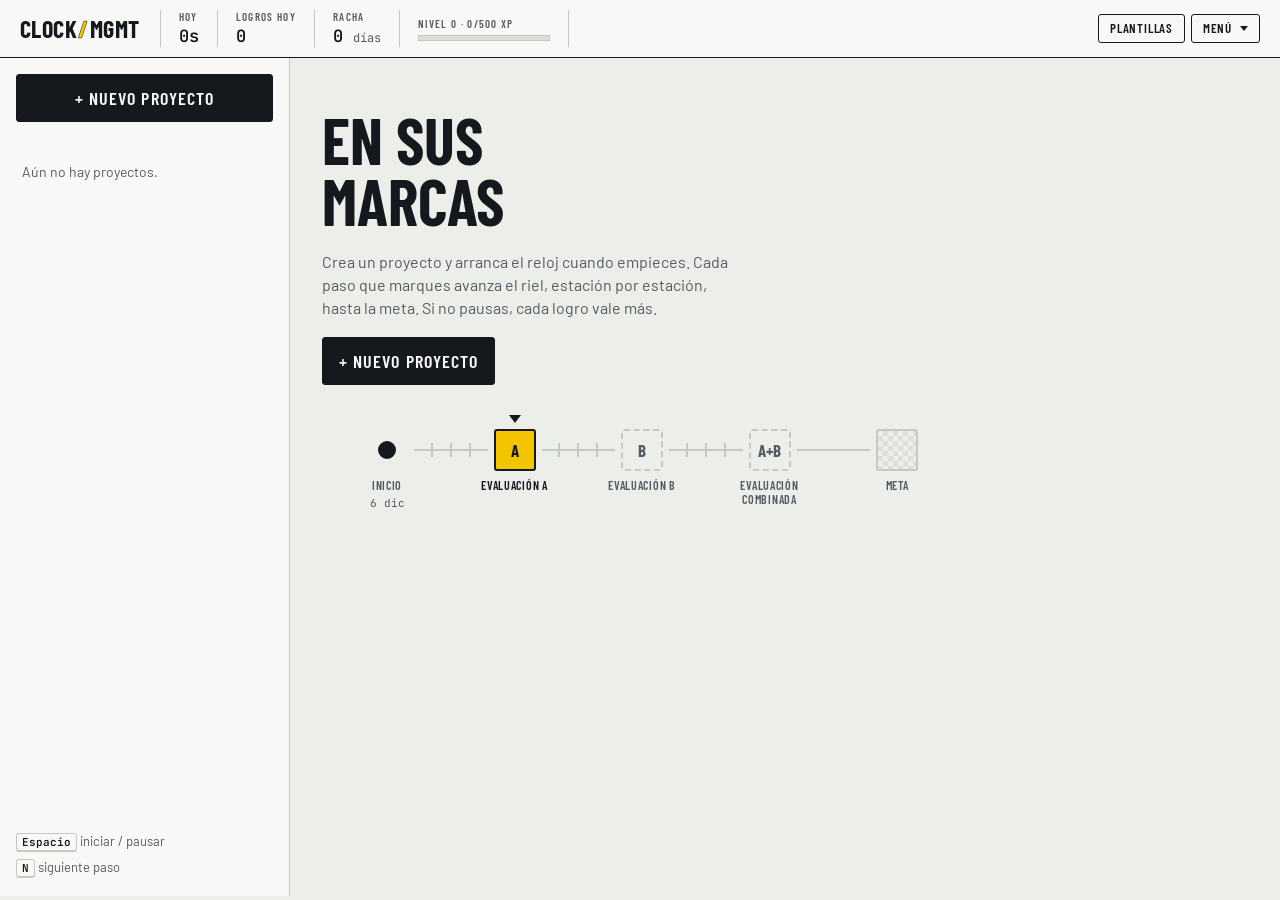
==== commit 3b5e147a: "Debug en el menú, pausa graduada y feedback en todas las acciones - Debug pasa a ser un interruptor " ====
--- a/index.html
+++ b/index.html
@@ -32,9 +32,15 @@
           <button class="menu-item" id="mSound" role="menuitem"><span>Sonido</span><b></b></button>
           <button class="menu-item" id="mTheme" role="menuitem"><span>Tema</span><b></b></button>
           <button class="menu-item" id="mFriction" role="menuitem" title="Con ritmo activo, pausar pide mantener presionado"><span>Pausa con fricción</span><b></b></button>
+          <button class="menu-item" id="mImages" role="menuitem" title="Al subir de nivel, muestra una imagen al azar de una carpeta de tu computadora"><span>Imágenes de nivel</span><b></b></button>
+          <button class="menu-item sub" id="mFolder" role="menuitem" hidden><span>Carpeta</span><b></b></button>
+          <button class="menu-item sub" id="mForget" role="menuitem" hidden><span>Olvidar carpeta</span><b></b></button>
+          <input type="file" id="dirFallback" webkitdirectory multiple hidden>
           <hr>
           <button class="menu-item" id="mExport" role="menuitem"><span>Exportar respaldo</span><b>JSON</b></button>
           <label class="menu-item" role="menuitem" for="fileImport"><span>Importar respaldo</span><b>JSON</b><input type="file" id="fileImport" accept="application/json" hidden></label>
+          <hr>
+          <button class="menu-item" id="mDebug" role="menuitem" title="Muestra el panel de debug al final de la página"><span>Debug</span><b></b></button>
         </div>
       </div>
     </div>
@@ -49,11 +55,9 @@
     <main id="main"></main>
   </div>
 
-  <footer class="debug">
-    <details id="debugDetails">
-      <summary>Debug</summary>
-      <div class="debug-body" id="debugBody"></div>
-    </details>
+  <footer class="debug" id="debugFooter" hidden>
+    <div class="debug-head">Debug</div>
+    <div class="debug-body" id="debugBody"></div>
   </footer>
 
   <dialog id="dlgTemplate" class="dlg dlg-wide">
--- a/styles.css
+++ b/styles.css
@@ -478,15 +478,57 @@
   content: ""; position: absolute; left: 0; top: 0; bottom: 0; width: 0;
   background: color-mix(in srgb, var(--stop) 55%, transparent);
 }
-.play.holding::after { width: 100%; transition: width 1.3s linear; }
-.timer.broke { animation: shake .45s cubic-bezier(.36, .07, .19, .97); }
-.timer.broke .pace-bar { border-color: var(--stop); }
+.play.holding::after { width: 100%; transition: width var(--hold, 1.3s) linear; }
+/* La barra roja al sostener se intensifica con el tramo */
+.play.hold-1::after { background: color-mix(in srgb, var(--stop) 38%, transparent); }
+.play.hold-2::after { background: color-mix(in srgb, var(--stop) 55%, transparent); }
+.play.hold-3::after { background: color-mix(in srgb, var(--stop) 75%, transparent); }
+.play.hold-3 { box-shadow: 0 0 0 2px color-mix(in srgb, var(--stop) 45%, transparent); }
+
+/* Al pausar con ritmo: el golpe crece con el tramo */
+.timer.broke-1 { animation: nudge .32s ease-out; }
+.timer.broke-2 { animation: shake .45s cubic-bezier(.36, .07, .19, .97); }
+.timer.broke-3 { animation: shake-hard .6s cubic-bezier(.36, .07, .19, .97); border-color: var(--stop); }
+.timer.broke-2 .pace-bar, .timer.broke-3 .pace-bar { border-color: var(--stop); }
+.timer.broke-3 .clock { color: var(--stop); transition: color 1.2s ease; }
+@keyframes nudge { 30% { transform: translateX(-3px); } 65% { transform: translateX(2px); } }
 @keyframes shake {
   10%, 90% { transform: translateX(-2px); }
   20%, 80% { transform: translateX(4px); }
   30%, 50%, 70% { transform: translateX(-7px); }
   40%, 60% { transform: translateX(7px); }
 }
+@keyframes shake-hard {
+  10%, 90% { transform: translate(-3px, 1px); }
+  20%, 80% { transform: translate(6px, -1px); }
+  30%, 50%, 70% { transform: translate(-11px, 1px); }
+  40%, 60% { transform: translate(11px, -1px); }
+}
+.vignette {
+  position: fixed; inset: 0; z-index: 45; pointer-events: none;
+  box-shadow: inset 0 0 140px 40px color-mix(in srgb, var(--stop) 55%, transparent);
+  animation: vignette .95s ease-out forwards;
+}
+@keyframes vignette { 0% { opacity: 0; } 18% { opacity: 1; } 100% { opacity: 0; } }
+
+/* Feedback general: entra lo nuevo, sale lo borrado, destella lo que cambió */
+main.enter > * { animation: rise .32s cubic-bezier(.2, .8, .2, 1) both; }
+main.enter > *:nth-child(2) { animation-delay: 30ms; }
+main.enter > *:nth-child(3) { animation-delay: 60ms; }
+main.enter > *:nth-child(n+4) { animation-delay: 90ms; }
+@keyframes rise { from { opacity: 0; transform: translateY(8px); } }
+#main.leaving { opacity: 0; transform: translateY(6px); transition: opacity .2s ease, transform .2s ease; }
+.proj.leaving, .step.leaving, tr.leaving { opacity: 0; transform: translateX(-14px); transition: opacity .2s ease, transform .2s ease; }
+.proj.arrive { animation: arrive .7s cubic-bezier(.2, .8, .2, 1); }
+@keyframes arrive {
+  0% { opacity: 0; transform: translateX(-14px); background: var(--signal); color: var(--on-signal); }
+  40% { opacity: 1; transform: none; background: var(--signal); color: var(--on-signal); }
+}
+.step.added { animation: rise .3s cubic-bezier(.2, .8, .2, 1); }
+.flash { animation: flash .6s ease-out; }
+@keyframes flash { 0% { box-shadow: 0 0 0 3px var(--signal); } 100% { box-shadow: 0 0 0 3px transparent; } }
+.menu { animation: drop .14s ease-out; }
+@keyframes drop { from { opacity: 0; transform: translateY(-4px); } }
 .float-xp.boosted { background: var(--go); color: var(--sheet); border-color: var(--ink); font-size: 14px; }
 
 /* Diálogo de plantillas */
@@ -502,10 +544,60 @@
 .chk { display: inline-flex; gap: 6px; align-items: center; font-size: 14px; cursor: pointer; }
 .chk input { accent-color: var(--ink); width: 16px; height: 16px; }
 
+/* Imágenes de nivel: "foto de llegada" */
+.menu-item.sub { padding-left: 22px; font-size: 13px; }
+.menu-item.sub b { max-width: 150px; overflow: hidden; text-overflow: ellipsis; white-space: nowrap; }
+.stat.level.clickable { cursor: pointer; }
+.stat.level.clickable:hover { background: var(--rule-soft); }
+.photo-overlay { background: rgba(6, 8, 11, .72); backdrop-filter: blur(4px); }
+.photo-finish {
+  margin: 0; display: grid; gap: 12px; padding: 14px 14px 16px;
+  background: var(--sheet); border: 1.5px solid var(--ink); border-radius: var(--r);
+  max-width: min(94vw, 840px); box-shadow: 8px 8px 0 color-mix(in srgb, var(--ink) 35%, transparent);
+  opacity: 0; transform: translateY(14px) scale(.97);
+  transition: opacity .3s ease, transform .45s cubic-bezier(.2, 1.2, .4, 1);
+}
+.photo-overlay.open .photo-finish { opacity: 1; transform: none; }
+.pf-head {
+  display: flex; justify-content: space-between; gap: 16px; padding-bottom: 8px; border-bottom: 1px solid var(--rule);
+  font: 600 11px var(--f-mono); text-transform: uppercase; letter-spacing: .12em; color: var(--ink-2);
+}
+.pf-frame {
+  position: relative; justify-self: center; overflow: hidden; line-height: 0;
+  background: var(--ink); border: 6px solid var(--ink); outline: 1px solid var(--rule); outline-offset: 3px;
+}
+.pf-frame img {
+  display: block; width: auto; height: auto; max-width: min(86vw, 790px); max-height: 62vh;
+  transform: scale(1.12); filter: grayscale(1) contrast(1.25);
+  transition: transform 1.6s cubic-bezier(.2, .8, .2, 1) .35s, filter 1.2s ease .55s;
+}
+.photo-overlay.open .pf-frame img { transform: none; filter: none; }
+.pf-shutter i {
+  position: absolute; left: 0; right: 0; height: 50.5%; z-index: 1;
+  background: repeating-linear-gradient(90deg, var(--ink) 0 18px, color-mix(in srgb, var(--ink) 82%, var(--sheet)) 18px 20px);
+  transition: transform .55s cubic-bezier(.7, 0, .3, 1) .12s;
+}
+.pf-shutter i:first-child { top: 0; border-bottom: 2px solid var(--signal); }
+.pf-shutter i:last-child { bottom: 0; border-top: 2px solid var(--signal); }
+.photo-overlay.open .pf-shutter i:first-child { transform: translateY(-102%); }
+.photo-overlay.open .pf-shutter i:last-child { transform: translateY(102%); }
+.pf-flash { position: absolute; inset: 0; z-index: 2; background: #fff; opacity: 0; pointer-events: none; }
+.photo-overlay.open .pf-flash { animation: pfflash .7s ease-out .32s; }
+@keyframes pfflash { 0% { opacity: 0; } 15% { opacity: .85; } 100% { opacity: 0; } }
+.pf-corner { position: absolute; z-index: 3; width: 18px; height: 18px; border: 0 solid var(--signal); }
+.pf-corner.tl { top: 8px; left: 8px; border-top-width: 3px; border-left-width: 3px; }
+.pf-corner.tr { top: 8px; right: 8px; border-top-width: 3px; border-right-width: 3px; }
+.pf-corner.bl { bottom: 8px; left: 8px; border-bottom-width: 3px; border-left-width: 3px; }
+.pf-corner.br { bottom: 8px; right: 8px; border-bottom-width: 3px; border-right-width: 3px; }
+.photo-finish figcaption { display: flex; justify-content: space-between; align-items: baseline; gap: 16px; flex-wrap: wrap; }
+.pf-level { font: 700 36px/1 var(--f-display); text-transform: uppercase; letter-spacing: .02em; }
+.pf-meta { font: 400 12px var(--f-mono); color: var(--ink-2); }
+.pf-close { justify-self: end; }
+
 /* Footer de debug y banda de modo prueba */
 .debug { border-top: 1.5px solid var(--ink); background: var(--sheet); padding: 0 20px; }
-.debug summary {
-  cursor: pointer; padding: 12px 0; font: 600 12px var(--f-mono);
+.debug-head {
+  padding: 14px 0 10px; font: 600 12px var(--f-mono);
   text-transform: uppercase; letter-spacing: .14em; color: var(--ink-2);
 }
 .debug-body { display: grid; gap: 12px; padding: 4px 0 22px; }
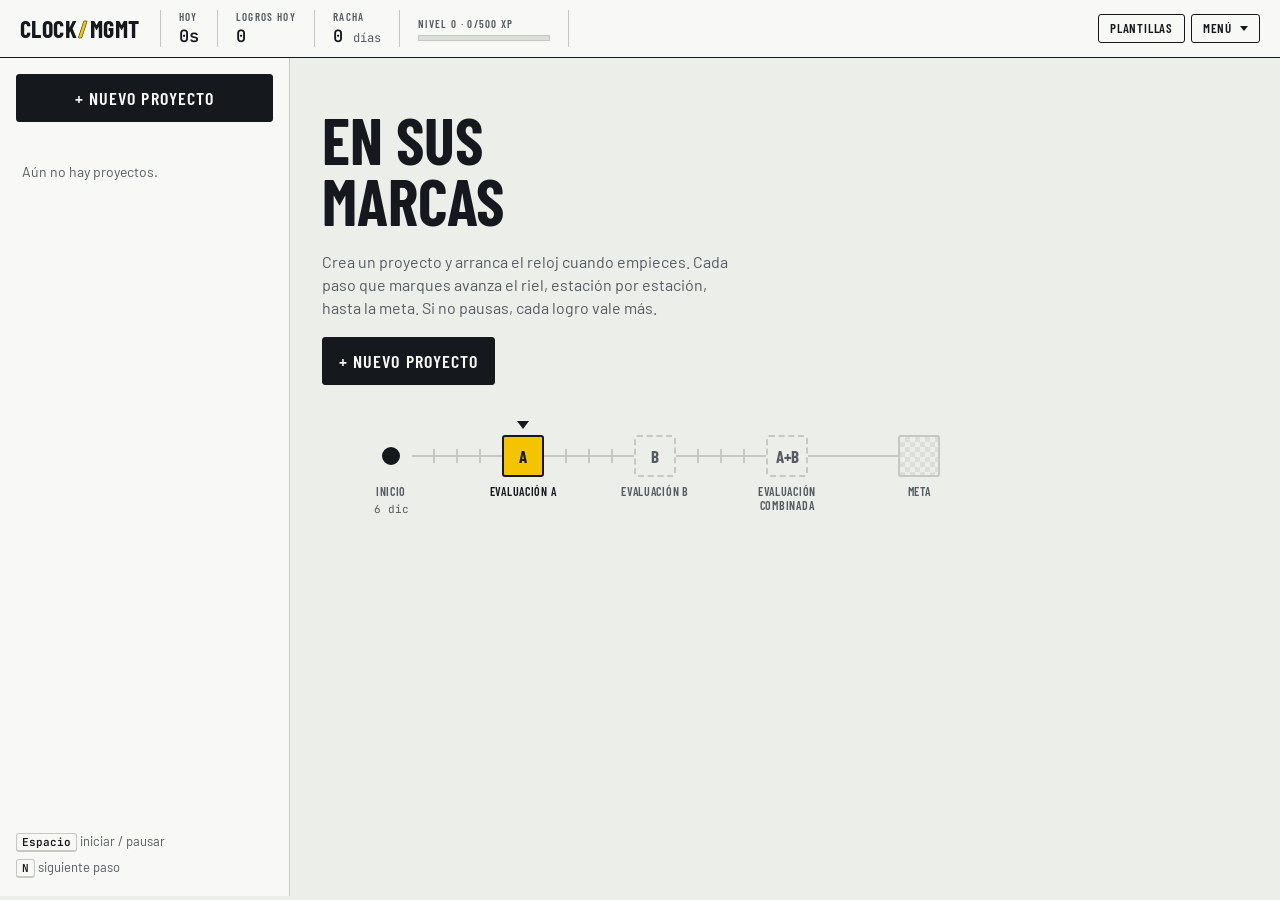
==== commit fa25f398: "Editor de plantillas: lista de rondas + detalle, y modo texto - Panel amplio en dos columnas: lista " ====
--- a/index.html
+++ b/index.html
@@ -4,6 +4,7 @@
   <meta charset="utf-8">
   <meta name="viewport" content="width=device-width, initial-scale=1">
   <title>Clock Management</title>
+  <link rel="icon" id="favicon" href="favicon.svg" type="image/svg+xml">
   <link rel="preconnect" href="https://fonts.googleapis.com">
   <link rel="preconnect" href="https://fonts.gstatic.com" crossorigin>
   <link rel="stylesheet" href="https://fonts.googleapis.com/css2?family=Barlow+Condensed:wght@500;600;700&family=Barlow:wght@400;500;600&family=JetBrains+Mono:wght@400;600&display=swap">
@@ -60,28 +61,29 @@
     <div class="debug-body" id="debugBody"></div>
   </footer>
 
-  <dialog id="dlgTemplate" class="dlg dlg-wide">
-    <form id="tplForm" method="dialog">
-      <h2>Plantillas</h2>
-      <p class="dlg-note">Editar una plantilla no cambia proyectos existentes. Los proyectos nuevos usan la predeterminada; en cada proyecto puedes cambiarla desde su encabezado.</p>
-      <div class="tpl-bar">
-        <select id="tplSelect" aria-label="Plantilla a editar"></select>
-        <button type="button" class="btn btn-small" id="tplNew">Nueva</button>
-        <button type="button" class="btn btn-small" id="tplDup">Duplicar</button>
-        <button type="button" class="btn btn-small btn-danger" id="tplDel">Eliminar</button>
-      </div>
-      <div class="tpl-meta">
-        <input id="tplName" aria-label="Nombre de la plantilla" placeholder="Nombre de la plantilla">
-        <label class="chk"><input type="checkbox" id="tplDefault"> Predeterminada</label>
-      </div>
-      <p class="dlg-note">Por ronda: etiqueta corta, nombre y un paso por línea.</p>
-      <div id="tplRounds"></div>
-      <div class="dlg-actions">
-        <button type="button" class="btn" id="tplAdd">+ Ronda</button>
+  <dialog id="dlgTemplate" class="dlg tpl-dlg" aria-labelledby="tplTitle">
+    <form id="tplForm" method="dialog" class="tpl-shell">
+      <header class="tpl-head">
+        <div class="tpl-bar">
+          <h2 id="tplTitle">Plantillas</h2>
+          <select id="tplSelect" aria-label="Plantilla a editar"></select>
+          <button type="button" class="btn btn-small" id="tplNew">Nueva</button>
+          <button type="button" class="btn btn-small" id="tplDup">Duplicar</button>
+          <button type="button" class="btn btn-small btn-danger" id="tplDel">Eliminar</button>
+        </div>
+        <div class="tpl-meta">
+          <input id="tplName" aria-label="Nombre de la plantilla" placeholder="Nombre de la plantilla">
+          <label class="chk"><input type="checkbox" id="tplDefault"> Predeterminada</label>
+        </div>
+      </header>
+      <div class="tpl-body" id="tplBody"></div>
+      <footer class="tpl-foot">
+        <button type="button" class="btn btn-small" id="tplMode">Editar como texto</button>
+        <span class="tpl-note">Los cambios no tocan proyectos existentes.</span>
         <span class="spacer"></span>
         <button type="button" class="btn" id="tplCancel">Cancelar</button>
         <button type="button" class="btn btn-solid" id="tplSave">Guardar</button>
-      </div>
+      </footer>
     </form>
   </dialog>
 
--- a/styles.css
+++ b/styles.css
@@ -213,7 +213,8 @@
 
 /* ---------- Riel de estaciones ---------- */
 .path { overflow-x: auto; padding: 18px 0 4px; }
-.track { display: flex; align-items: flex-start; padding: 0 44px 58px; min-width: 520px; }
+/* Riel del proyecto: 50 px extra de margen a cada lado; si no cabe, se desplaza horizontalmente. */
+.track { display: flex; align-items: flex-start; padding: 0 94px 58px; min-width: 620px; }
 .station { position: relative; flex: none; width: 42px; height: 42px; }
 .box {
   width: 42px; height: 42px; display: grid; place-items: center;
@@ -338,11 +339,34 @@
 .live-row td { color: var(--stop); }
 
 /* ---------- Vacío ---------- */
-.empty { display: grid; gap: 18px; padding-top: 24px; max-width: 640px; }
+.empty { display: grid; gap: 18px; padding-top: 24px; }
 .empty h2 { font: 700 64px/.95 var(--f-display); text-transform: uppercase; }
 .empty p { margin: 0; color: var(--ink-2); max-width: 46ch; }
+
+/* Serpiente (pantalla de inicio): filas que alternan dirección, unidas por curvas.
+   Estación 42 px + tramo 90 px: deben coincidir con SNAKE en app.js. */
+.path.snake { overflow: visible; padding: 26px 0 0; }
+.snake-track { display: grid; row-gap: 46px; padding: 6px 48px 0; }
+.snake-row {
+  position: relative; display: flex; align-items: flex-start; padding-bottom: 40px;
+  width: calc(var(--per-row) * 42px + (var(--per-row) - 1) * 90px);
+}
+.snake-row.rev { flex-direction: row-reverse; }
+.snake .station, .snake .box { width: 42px; height: 42px; }
+.snake .station.start .box { width: 18px; height: 18px; margin: 12px; }
+.snake .seg { flex: none; width: 90px; min-width: 0; height: 42px; margin: 0; }
+.snake .seg::before { top: 20px; }
+.snake .tick { height: 14px; }
+.snake .label { top: 50px; width: 108px; font-size: 12px; }
+.snake .label .lname { display: inline; }
+/* Curva que baja a la fila siguiente, por fuera de las etiquetas */
+.snake-turn {
+  position: absolute; top: 20px; width: 34px; height: calc(100% + 46px);
+  border: 2px solid var(--rule); pointer-events: none;
+}
+.snake-turn.right { right: -34px; border-left: 0; border-radius: 0 30px 30px 0; }
+.snake-turn.left { left: -34px; border-right: 0; border-radius: 30px 0 0 30px; }
 .empty .btn { justify-self: start; width: auto; }
-.empty .path { padding-top: 26px; }
 
 /* ---------- Efectos ---------- */
 #fx { position: fixed; inset: 0; width: 100vw; height: 100vh; pointer-events: none; z-index: 50; }
@@ -511,6 +535,22 @@
 }
 @keyframes vignette { 0% { opacity: 0; } 18% { opacity: 1; } 100% { opacity: 0; } }
 
+/* Descontar tiempo */
+.deduct { display: flex; flex-wrap: wrap; align-items: center; gap: 6px; margin-top: 10px; }
+.deduct-label { font: 600 11px var(--f-display); text-transform: uppercase; letter-spacing: .12em; color: var(--ink-2); margin-right: 2px; }
+.chip {
+  font: 600 12px var(--f-mono); padding: 3px 8px; border: 1px solid var(--rule); border-radius: 2px;
+  color: var(--ink-2); background: transparent; transition: color .15s, border-color .15s, background .15s;
+}
+.chip:hover { color: var(--ink); border-color: var(--ink); }
+.chip:active { transform: translateY(1px); }
+.chip-undo { border-style: dashed; }
+.deduct-total { font: 400 12px var(--f-mono); color: var(--ink-2); }
+.clock.dip { animation: dip .5s cubic-bezier(.2, .8, .2, 1); }
+@keyframes dip { 30% { transform: translateY(4px); color: var(--go); } }
+.float-xp.minus { background: var(--sheet); color: var(--ink); }
+.log small.deducted { display: block; font-size: 11px; color: var(--ink-2); }
+
 /* Feedback general: entra lo nuevo, sale lo borrado, destella lo que cambió */
 main.enter > * { animation: rise .32s cubic-bezier(.2, .8, .2, 1) both; }
 main.enter > *:nth-child(2) { animation-delay: 30ms; }
@@ -594,6 +634,112 @@
 .pf-meta { font: 400 12px var(--f-mono); color: var(--ink-2); }
 .pf-close { justify-self: end; }
 
+/* ---------- Editor de plantillas: lista de rondas + detalle ---------- */
+dialog.tpl-dlg {
+  width: min(1000px, calc(100vw - 32px)); height: min(760px, calc(100vh - 32px));
+  padding: 0; overflow: hidden;
+}
+.tpl-shell { display: flex; flex-direction: column; height: 100%; }
+.tpl-head { padding: 18px 24px 0; display: grid; gap: 6px; }
+.tpl-head .tpl-bar { margin: 0; }
+.tpl-head h2 { font: 700 26px/1 var(--f-display); text-transform: uppercase; margin-right: 8px; }
+.tpl-head .tpl-meta { border-top: 0; padding: 4px 0 12px; }
+.tpl-body { flex: 1; min-height: 0; border-top: 1.5px solid var(--ink); border-bottom: 1.5px solid var(--ink); }
+.tpl-foot { display: flex; align-items: center; gap: 10px; flex-wrap: wrap; padding: 12px 24px; }
+.tpl-note { font-size: 13px; color: var(--ink-2); }
+
+.tpl-cols { display: grid; grid-template-columns: 300px minmax(0, 1fr); height: 100%; }
+.tpl-list { display: flex; flex-direction: column; min-height: 0; border-right: 1px solid var(--rule); background: var(--paper); }
+.tpl-list-head {
+  display: flex; justify-content: space-between; align-items: center; gap: 8px; padding: 12px 14px 8px;
+  font: 600 12px var(--f-display); text-transform: uppercase; letter-spacing: .1em; color: var(--ink-2);
+}
+.tpl-list-head b { color: var(--ink); font-family: var(--f-mono); }
+.tpl-rounds { list-style: none; margin: 0; padding: 0 6px; overflow-y: auto; flex: 0 1 auto; min-height: 0; }
+.tpl-ri {
+  display: grid; grid-template-columns: 12px 38px minmax(0, 1fr) auto; align-items: center; gap: 8px;
+  padding: 9px 8px; border-radius: 2px; cursor: pointer; border-top: 2px solid transparent; user-select: none;
+}
+.tpl-ri:hover { background: var(--rule-soft); }
+.tpl-ri.sel { background: var(--sel-bg); }
+.tpl-ri.sel .ri-name { color: var(--sel-fg); font-weight: 600; }
+.tpl-ri:focus-visible { outline-offset: -2px; }
+.ri-short {
+  font: 700 13px var(--f-display); text-align: center; padding: 2px 0;
+  border: 1.5px solid var(--ink); border-radius: 2px; background: var(--sheet);
+}
+.ri-name { overflow: hidden; text-overflow: ellipsis; white-space: nowrap; }
+.ri-count { font: 400 12px var(--f-mono); color: var(--ink-2); }
+.tpl-preview .tpl-ri { grid-template-columns: 38px minmax(0, 1fr) auto; cursor: default; }
+.grip {
+  width: 8px; height: 14px; cursor: grab; opacity: .5;
+  background: radial-gradient(circle, var(--ink-2) 1.2px, transparent 1.5px) 0 0 / 4px 4px;
+}
+.dragging { opacity: .4; }
+.drop-at { border-top-color: var(--signal) !important; }
+.tpl-add {
+  margin: 8px 12px 12px; padding: 10px; border: 1.5px dashed var(--rule); border-radius: var(--r);
+  font: 600 13px var(--f-display); text-transform: uppercase; letter-spacing: .08em; color: var(--ink-2);
+}
+.tpl-add:hover { border-color: var(--ink); color: var(--ink); }
+.tpl-act {
+  font: 600 12px var(--f-display); text-transform: uppercase; letter-spacing: .08em; color: var(--ink-2);
+  padding: 4px 6px; border-radius: 2px;
+}
+.tpl-act:hover { color: var(--ink); background: var(--rule-soft); }
+.tpl-act.danger:hover { color: var(--stop); background: color-mix(in srgb, var(--stop) 12%, transparent); }
+
+.tpl-detail { overflow-y: auto; padding: 14px 24px 24px; display: grid; align-content: start; gap: 12px; }
+.tpl-detail-head { display: flex; justify-content: space-between; align-items: center; gap: 8px; flex-wrap: wrap; }
+.tpl-pos { font: 600 12px var(--f-mono); color: var(--ink-2); text-transform: uppercase; letter-spacing: .08em; }
+.tpl-acts { display: flex; gap: 2px; flex-wrap: wrap; }
+.tpl-names { display: grid; grid-template-columns: 76px minmax(0, 1fr); gap: 12px; align-items: end; }
+.tpl-short-in, .tpl-rname {
+  background: transparent; border: 0; border-bottom: 2px dashed var(--rule); border-radius: 0; padding: 4px 0;
+}
+.tpl-short-in { font: 700 24px var(--f-display); text-transform: uppercase; text-align: center; }
+.tpl-rname { font: 700 30px/1.1 var(--f-display); text-transform: uppercase; width: 100%; }
+.tpl-short-in:focus, .tpl-rname:focus { outline: none; border-bottom-color: var(--signal); }
+.tpl-steps { list-style: none; margin: 4px 0 0; padding: 0; border-top: 1.5px solid var(--ink); }
+.tpl-step {
+  display: grid; grid-template-columns: 12px 24px minmax(0, 1fr) 26px; align-items: center; gap: 8px;
+  padding: 2px 4px; border-bottom: 1px solid var(--rule-soft); border-top: 2px solid transparent;
+}
+.si-n { font: 400 12px var(--f-mono); color: var(--ink-2); text-align: right; }
+.si-in { background: transparent; border: 0; padding: 10px 2px; width: 100%; font-size: 15px; }
+.si-in:focus { outline: none; background: linear-gradient(transparent 60%, var(--mark) 60%); }
+.tpl-step:hover .x, .tpl-step:focus-within .x { opacity: 1; }
+.tpl-newstep {
+  padding: 10px 12px; border: 1.5px dashed var(--rule); border-radius: var(--r); background: transparent; width: 100%;
+}
+.tpl-newstep:focus { outline: none; border-style: solid; border-color: var(--ink); }
+
+.tpl-textmode { display: grid; grid-template-columns: minmax(0, 1fr) 300px; height: 100%; }
+.tpl-textcol { display: flex; flex-direction: column; min-height: 0; padding: 14px 24px; gap: 8px; }
+#tplText {
+  flex: 1; min-height: 0; resize: none; padding: 12px 14px; border: 1px solid var(--rule); border-radius: var(--r);
+  background: var(--paper); font: 400 14px/1.7 var(--f-mono); tab-size: 2;
+}
+#tplText:focus { outline: none; border-color: var(--ink); }
+.tpl-help { margin: 0; font-size: 13px; color: var(--ink-2); }
+.tpl-help code { font: 600 12px var(--f-mono); color: var(--ink); background: var(--rule-soft); padding: 1px 4px; border-radius: 2px; }
+.tpl-preview { border-left: 1px solid var(--rule); background: var(--paper); overflow-y: auto; }
+.tpl-preview .tpl-help { padding: 14px; }
+
+@media (max-width: 760px) {
+  dialog.tpl-dlg { height: calc(100vh - 24px); width: calc(100vw - 16px); }
+  .tpl-head { padding: 14px 14px 0; }
+  .tpl-foot { padding: 10px 14px; }
+  .tpl-cols { grid-template-columns: 1fr; grid-template-rows: minmax(0, 38%) minmax(0, 1fr); }
+  .tpl-list { border-right: 0; border-bottom: 1px solid var(--rule); }
+  .tpl-detail { padding: 12px 14px 18px; }
+  .tpl-rname { font-size: 22px; }
+  .tpl-textmode { grid-template-columns: 1fr; grid-template-rows: minmax(0, 1fr) minmax(0, 30%); }
+  .tpl-textcol { padding: 12px 14px; }
+  .tpl-preview { border-left: 0; border-top: 1px solid var(--rule); }
+  .tpl-note { display: none; }
+}
+
 /* Footer de debug y banda de modo prueba */
 .debug { border-top: 1.5px solid var(--ink); background: var(--sheet); padding: 0 20px; }
 .debug-head {
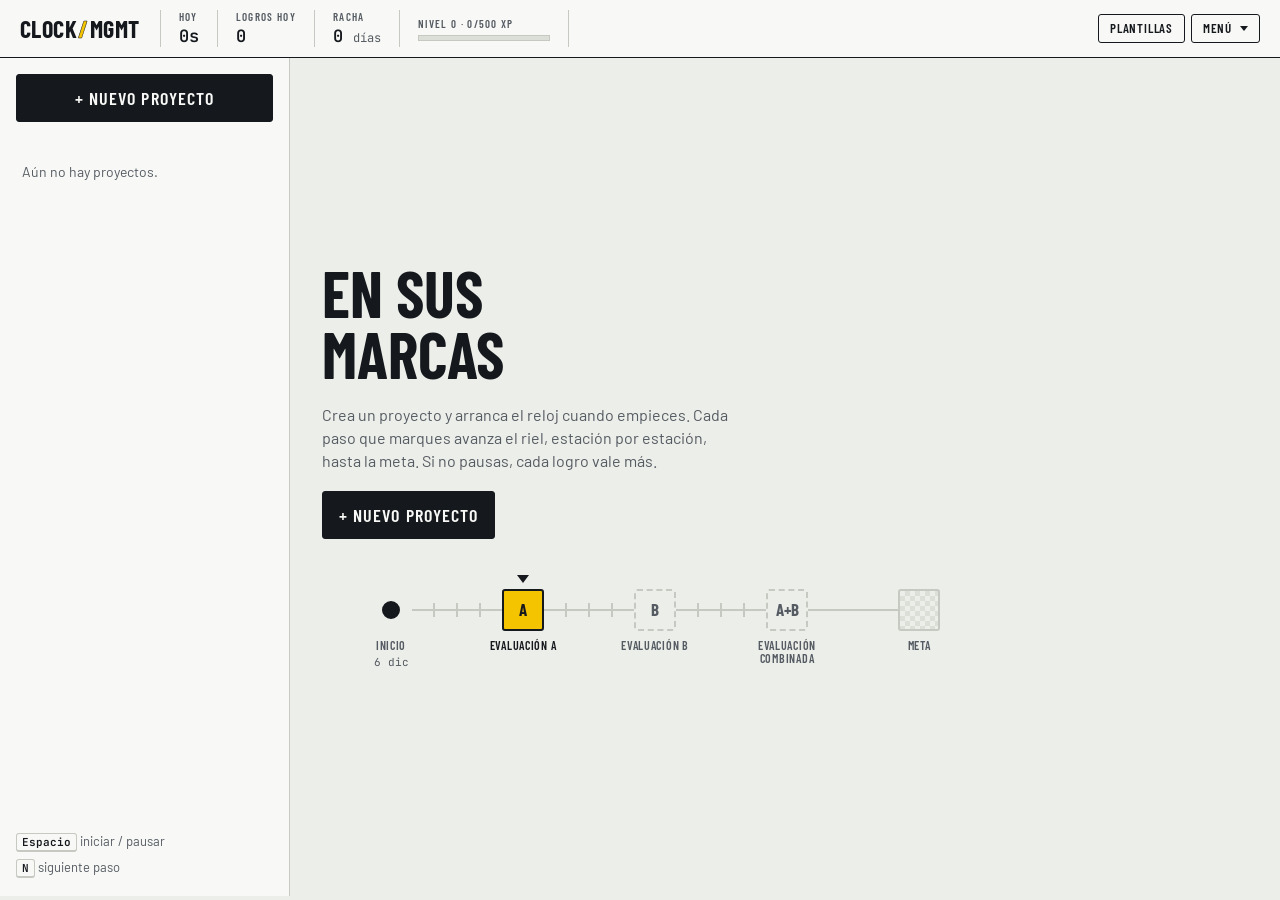
==== commit e1e50bc9: "Inicio centrado, avisos sobre los diálogos y plantilla nueva mínima - Pantalla de inicio centrada en" ====
--- a/index.html
+++ b/index.html
@@ -100,7 +100,7 @@
   </dialog>
 
   <canvas id="fx"></canvas>
-  <div id="toast" role="status" aria-live="polite"></div>
+  <div id="toast" role="status" aria-live="polite" popover="manual"></div>
   <script src="app.js"></script>
 </body>
 </html>
--- a/styles.css
+++ b/styles.css
@@ -339,7 +339,9 @@
 .live-row td { color: var(--stop); }
 
 /* ---------- Vacío ---------- */
-.empty { display: grid; gap: 18px; padding-top: 24px; }
+/* Centrada en vertical cuando cabe; si crece (plantilla larga), los márgenes automáticos se vuelven 0
+   y se extiende hacia abajo con el desplazamiento normal de la página. */
+.empty { display: grid; gap: 18px; margin-block: auto; padding-block: 24px; }
 .empty h2 { font: 700 64px/.95 var(--f-display); text-transform: uppercase; }
 .empty p { margin: 0; color: var(--ink-2); max-width: 46ch; }
 
@@ -381,6 +383,8 @@
   background: var(--ink); color: var(--sheet); padding: 11px 16px; border-radius: var(--r);
   font-size: 14px; opacity: 0; transition: opacity .25s, transform .25s; z-index: 60; pointer-events: none;
   max-width: calc(100vw - 32px);
+  /* Como popover: anula los estilos de fábrica (centrado, borde, fondo) */
+  inset: auto auto 24px 50%; margin: 0; border: 0; overflow: visible; width: max-content;
 }
 #toast.show { opacity: 1; transform: translate(-50%, 0); }
 .overlay {
